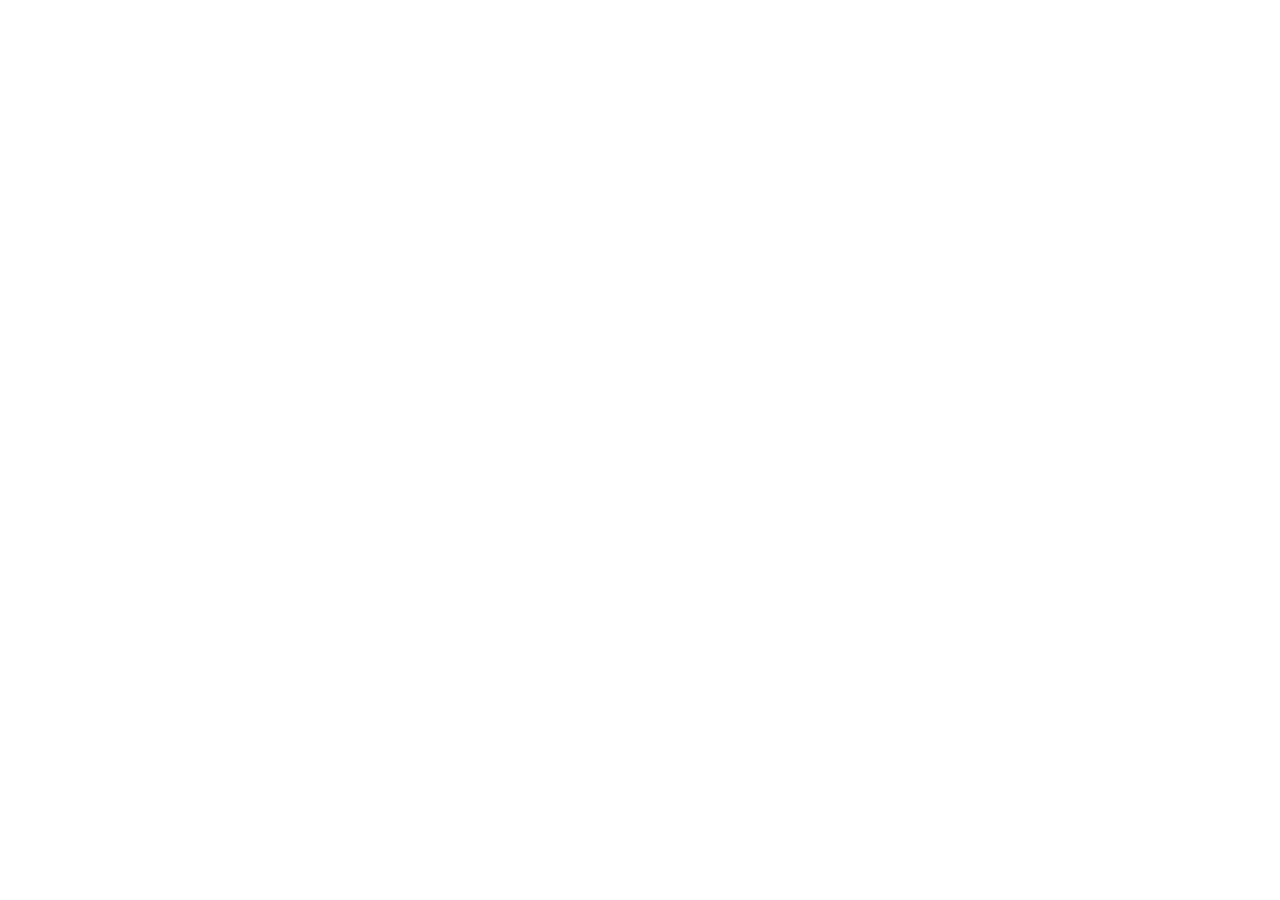
==== index.html @ c88691e4 "first commit" ====
<!doctype html>
<html lang="en" data-theme="dark">
  <head>
    <meta charset="UTF-8" />
    <meta name="viewport" content="width=device-width, initial-scale=1.0" />

    <meta
      name="description"
      content="StudySync helps you stay consistent through accountability and shared progress."
    />

    <title>StudySync — Stay in Sync. Stay Consistent.</title>

    <!-- CSS -->
    <link rel="stylesheet" href="css/variables.css" />
    <link rel="stylesheet" href="css/reset.css" />
    <link rel="stylesheet" href="css/global.css" />
    <link rel="stylesheet" href="css/components.css" />
    <link rel="stylesheet" href="css/landing.css" />
  </head>

  <body>
    <!-- Navbar -->
    <div id="navbar"></div>

    <main>
      <!-- Landing page sections will go here -->
    </main>

    <!-- JavaScript -->
    <script src="js/components.js"></script>
    <script src="js/theme.js"></script>
    <script src="js/landing.js"></script>
  </body>
</html>
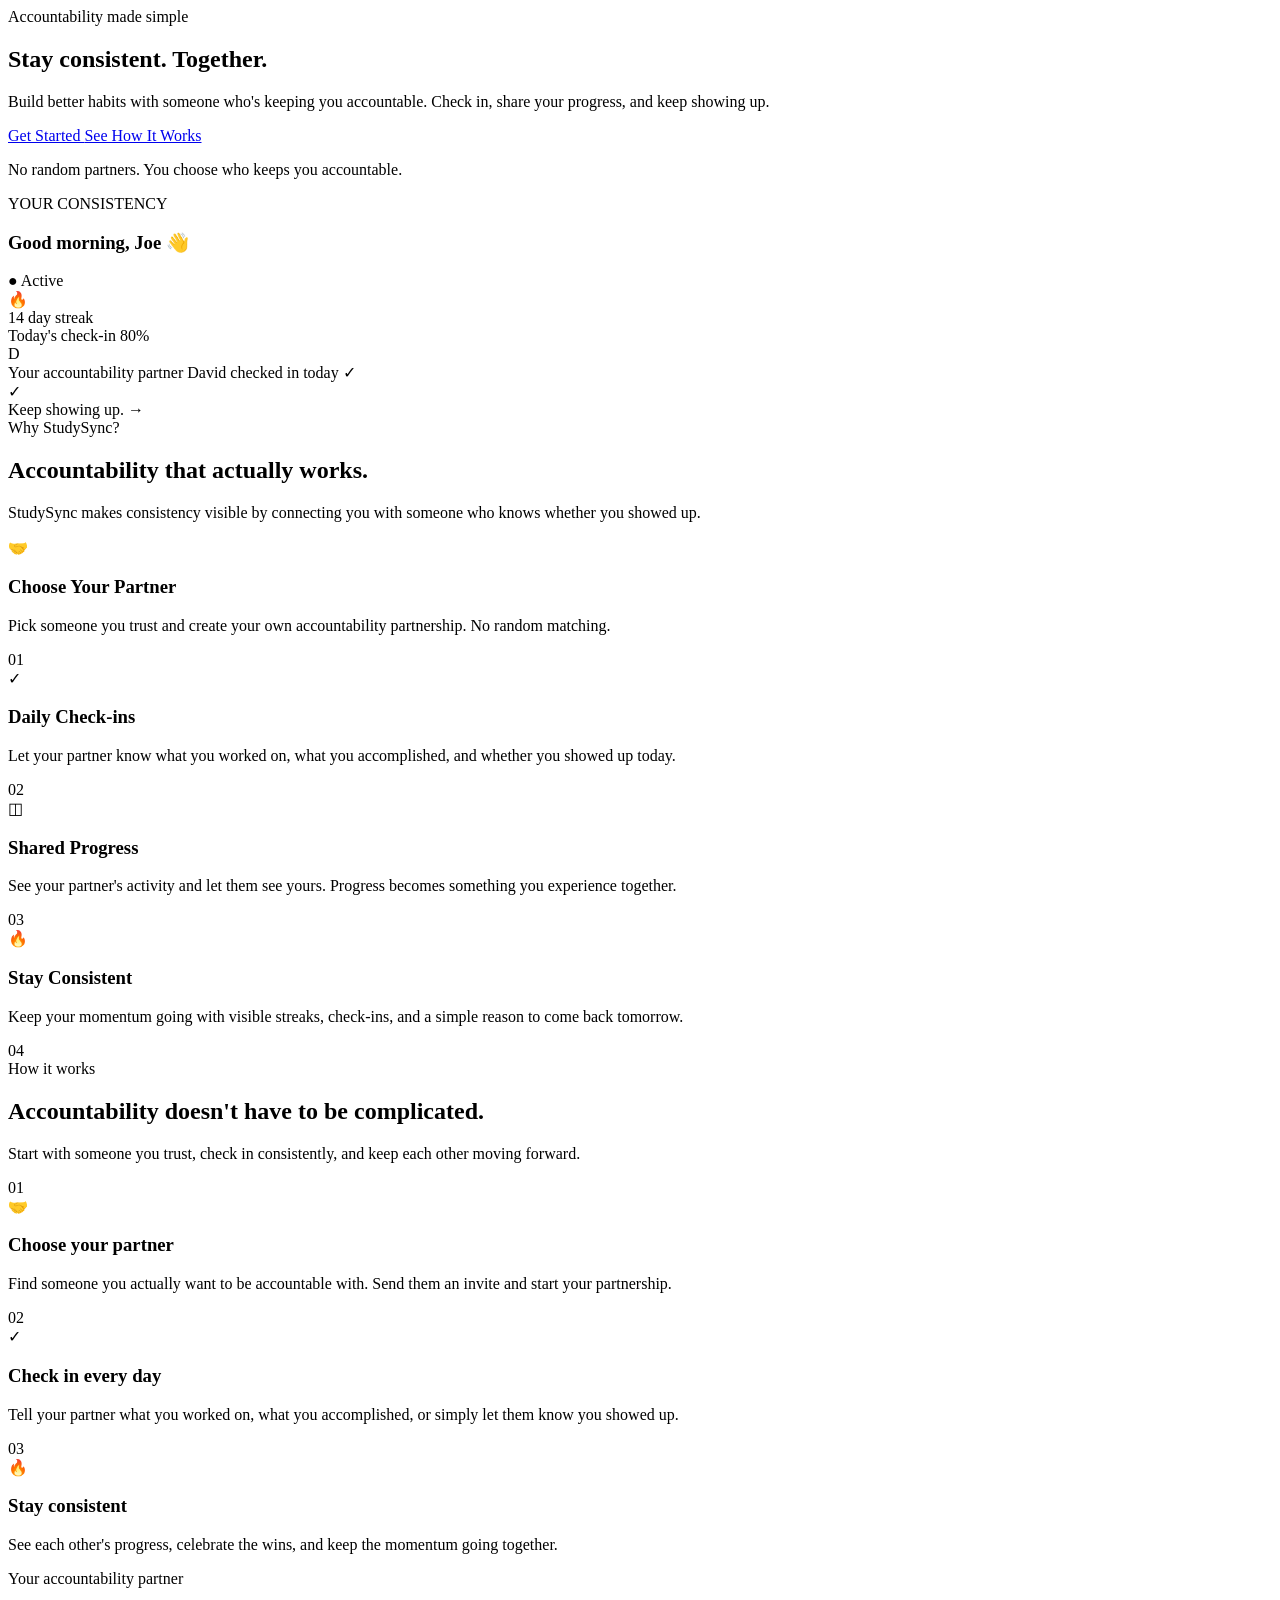
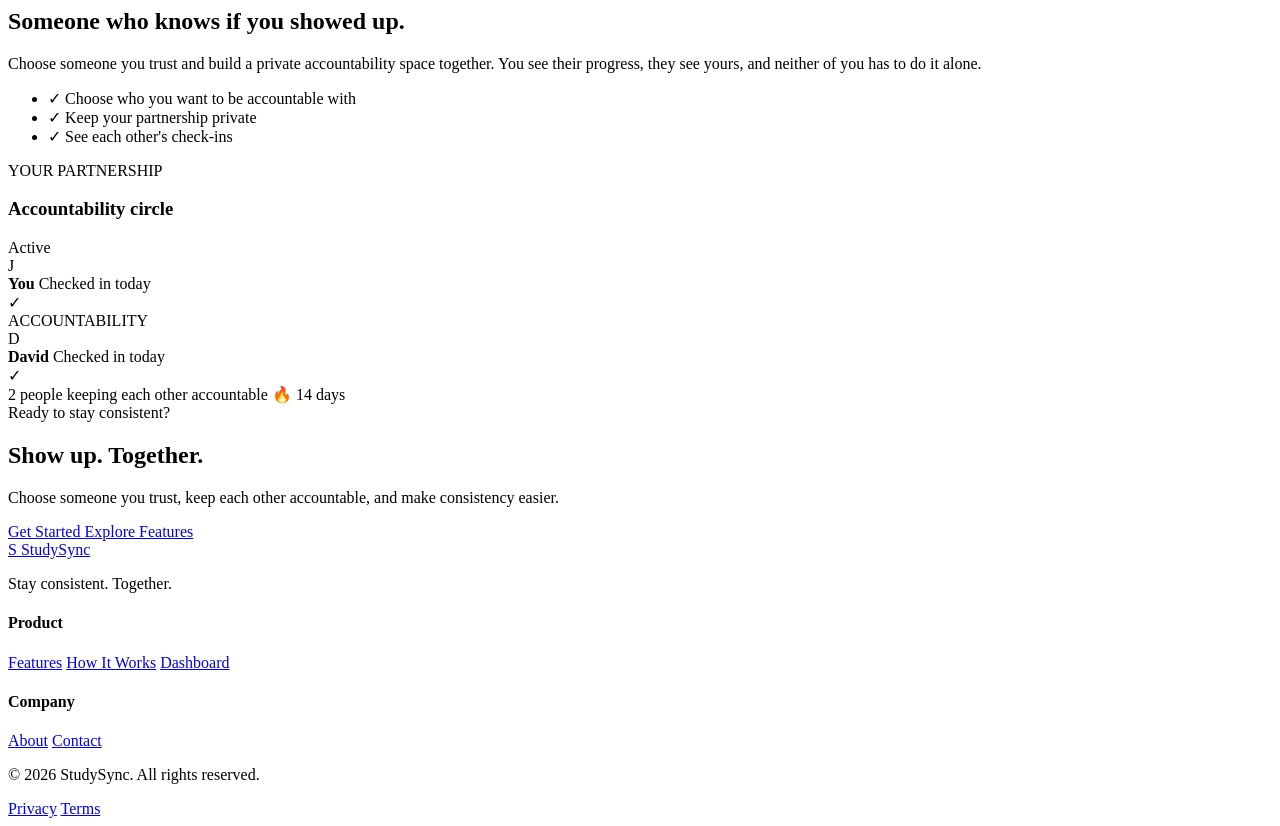
==== commit 30a932e4: "finished the landing page...moving to the authentication part" ====
--- a/index.html
+++ b/index.html
@@ -24,7 +24,479 @@
     <div id="navbar"></div>
 
     <main>
-      <!-- Landing page sections will go here -->
+      <!-- HERO SECTION -->
+
+      <section class="hero section">
+        <div class="container hero-content">
+          <!-- Hero Text -->
+
+          <div class="hero-text">
+            <span class="hero-eyebrow">
+              <span class="eyebrow-dot"></span>
+              Accountability made simple
+            </span>
+
+            <h1>
+              Stay consistent.
+              <span>Together.</span>
+            </h1>
+
+            <p class="hero-description">
+              Build better habits with someone who's keeping you accountable.
+              Check in, share your progress, and keep showing up.
+            </p>
+
+            <div class="hero-actions">
+              <a href="register.html" class="btn btn-primary btn-lg">
+                Get Started
+              </a>
+
+              <a href="#how-it-works" class="btn btn-secondary btn-lg">
+                See How It Works
+              </a>
+            </div>
+
+            <p class="hero-note">
+              No random partners. You choose who keeps you accountable.
+            </p>
+          </div>
+
+          <!-- Product Preview -->
+
+          <div class="hero-preview">
+            <div class="preview-glow"></div>
+
+            <div class="preview-card">
+              <!-- Card Header -->
+
+              <div class="preview-header">
+                <div>
+                  <span class="preview-label"> YOUR CONSISTENCY </span>
+
+                  <h3>Good morning, Joe 👋</h3>
+                </div>
+
+                <span class="preview-status"> ● Active </span>
+              </div>
+
+              <!-- Streak -->
+
+              <div class="streak-section">
+                <div class="streak-icon">🔥</div>
+
+                <div>
+                  <span class="streak-number"> 14 </span>
+
+                  <span class="streak-label"> day streak </span>
+                </div>
+              </div>
+
+              <!-- Progress -->
+
+              <div class="preview-progress">
+                <div class="progress-info">
+                  <span> Today's check-in </span>
+
+                  <span> 80% </span>
+                </div>
+
+                <div class="progress">
+                  <div class="progress-bar" style="width: 80%"></div>
+                </div>
+              </div>
+
+              <!-- Partner -->
+
+              <div class="partner-preview">
+                <div class="avatar">D</div>
+
+                <div class="partner-info">
+                  <span class="partner-name">
+                    Your accountability partner
+                  </span>
+
+                  <span class="partner-status"> David checked in today ✓ </span>
+                </div>
+
+                <span class="partner-check"> ✓ </span>
+              </div>
+
+              <!-- Bottom Action -->
+
+              <div class="preview-footer">
+                <span> Keep showing up. </span>
+
+                <span class="preview-arrow"> → </span>
+              </div>
+            </div>
+          </div>
+        </div>
+      </section>
+
+      <!--FEATURES SECTION-->
+
+      <section id="features" class="features section">
+        <div class="container">
+          <!-- Section Heading -->
+
+          <div class="section-heading">
+            <span class="section-eyebrow"> Why StudySync? </span>
+
+            <h2>
+              Accountability that
+              <span>actually works.</span>
+            </h2>
+
+            <p>
+              StudySync makes consistency visible by connecting you with someone
+              who knows whether you showed up.
+            </p>
+          </div>
+
+          <!-- Feature Grid -->
+
+          <div class="features-grid">
+            <!-- Feature 1 -->
+
+            <article class="feature-card">
+              <div class="feature-icon">🤝</div>
+
+              <div class="feature-content">
+                <h3>Choose Your Partner</h3>
+
+                <p>
+                  Pick someone you trust and create your own accountability
+                  partnership. No random matching.
+                </p>
+              </div>
+
+              <span class="feature-number"> 01 </span>
+            </article>
+
+            <!-- Feature 2 -->
+
+            <article class="feature-card">
+              <div class="feature-icon">✓</div>
+
+              <div class="feature-content">
+                <h3>Daily Check-ins</h3>
+
+                <p>
+                  Let your partner know what you worked on, what you
+                  accomplished, and whether you showed up today.
+                </p>
+              </div>
+
+              <span class="feature-number"> 02 </span>
+            </article>
+
+            <!-- Feature 3 -->
+
+            <article class="feature-card">
+              <div class="feature-icon">◫</div>
+
+              <div class="feature-content">
+                <h3>Shared Progress</h3>
+
+                <p>
+                  See your partner's activity and let them see yours. Progress
+                  becomes something you experience together.
+                </p>
+              </div>
+
+              <span class="feature-number"> 03 </span>
+            </article>
+
+            <!-- Feature 4 -->
+
+            <article class="feature-card">
+              <div class="feature-icon">🔥</div>
+
+              <div class="feature-content">
+                <h3>Stay Consistent</h3>
+
+                <p>
+                  Keep your momentum going with visible streaks, check-ins, and
+                  a simple reason to come back tomorrow.
+                </p>
+              </div>
+
+              <span class="feature-number"> 04 </span>
+            </article>
+          </div>
+        </div>
+      </section>
+
+      <!-- ================================
+     HOW IT WORKS SECTION
+     ================================ -->
+
+      <section id="how-it-works" class="how-it-works section">
+        <div class="container">
+          <!-- Section Heading -->
+
+          <div class="section-heading">
+            <span class="section-eyebrow"> How it works </span>
+
+            <h2>
+              Accountability doesn't
+              <span>have to be complicated.</span>
+            </h2>
+
+            <p>
+              Start with someone you trust, check in consistently, and keep each
+              other moving forward.
+            </p>
+          </div>
+
+          <!-- Steps -->
+
+          <div class="steps">
+            <!-- Step 1 -->
+
+            <article class="step">
+              <div class="step-number">01</div>
+
+              <div class="step-icon">🤝</div>
+
+              <div class="step-content">
+                <h3>Choose your partner</h3>
+
+                <p>
+                  Find someone you actually want to be accountable with. Send
+                  them an invite and start your partnership.
+                </p>
+              </div>
+            </article>
+
+            <!-- Step 2 -->
+
+            <article class="step">
+              <div class="step-number">02</div>
+
+              <div class="step-icon">✓</div>
+
+              <div class="step-content">
+                <h3>Check in every day</h3>
+
+                <p>
+                  Tell your partner what you worked on, what you accomplished,
+                  or simply let them know you showed up.
+                </p>
+              </div>
+            </article>
+
+            <!-- Step 3 -->
+
+            <article class="step">
+              <div class="step-number">03</div>
+
+              <div class="step-icon">🔥</div>
+
+              <div class="step-content">
+                <h3>Stay consistent</h3>
+
+                <p>
+                  See each other's progress, celebrate the wins, and keep the
+                  momentum going together.
+                </p>
+              </div>
+            </article>
+          </div>
+        </div>
+      </section>
+
+      <!-- ================================
+     ACCOUNTABILITY PARTNER SECTION
+     ================================ -->
+
+      <section id="partner" class="partner-section section">
+        <div class="container">
+          <div class="partner-layout">
+            <!-- LEFT: TEXT -->
+
+            <div class="partner-copy">
+              <span class="section-eyebrow"> Your accountability partner </span>
+
+              <h2>
+                Someone who knows
+                <span>if you showed up.</span>
+              </h2>
+
+              <p>
+                Choose someone you trust and build a private accountability
+                space together. You see their progress, they see yours, and
+                neither of you has to do it alone.
+              </p>
+
+              <ul class="partner-points">
+                <li>
+                  <span class="point-icon">✓</span>
+
+                  <span> Choose who you want to be accountable with </span>
+                </li>
+
+                <li>
+                  <span class="point-icon">✓</span>
+
+                  <span> Keep your partnership private </span>
+                </li>
+
+                <li>
+                  <span class="point-icon">✓</span>
+
+                  <span> See each other's check-ins </span>
+                </li>
+              </ul>
+            </div>
+
+            <!-- RIGHT: PRODUCT PREVIEW -->
+
+            <div class="partner-preview">
+              <div class="partner-card">
+                <!-- Card Header -->
+
+                <div class="partner-card-header">
+                  <div>
+                    <span class="preview-label"> YOUR PARTNERSHIP </span>
+
+                    <h3>Accountability circle</h3>
+                  </div>
+
+                  <span class="active-status">
+                    <span></span>
+                    Active
+                  </span>
+                </div>
+
+                <!-- Connection -->
+
+                <div class="partner-users">
+                  <!-- User -->
+
+                  <div class="partner-user">
+                    <div class="user-avatar">J</div>
+
+                    <div class="user-info">
+                      <strong> You </strong>
+
+                      <span> Checked in today </span>
+                    </div>
+
+                    <div class="check-status">✓</div>
+                  </div>
+
+                  <!-- Connection -->
+
+                  <div class="connection">
+                    <div class="connection-line"></div>
+
+                    <span> ACCOUNTABILITY </span>
+
+                    <div class="connection-line"></div>
+                  </div>
+
+                  <!-- Partner -->
+
+                  <div class="partner-user">
+                    <div class="user-avatar partner-avatar">D</div>
+
+                    <div class="user-info">
+                      <strong> David </strong>
+
+                      <span> Checked in today </span>
+                    </div>
+
+                    <div class="check-status">✓</div>
+                  </div>
+                </div>
+
+                <!-- Card Footer -->
+
+                <div class="partner-card-footer">
+                  <span> 2 people keeping each other accountable </span>
+
+                  <span class="streak"> 🔥 14 days </span>
+                </div>
+              </div>
+            </div>
+          </div>
+        </div>
+      </section>
+
+      <!-- ================================
+     FINAL CTA SECTION
+     ================================ -->
+
+      <section class="final-cta section">
+        <div class="container">
+          <div class="cta-card">
+            <div class="cta-content">
+              <span class="section-eyebrow"> Ready to stay consistent? </span>
+
+              <h2>
+                Show up.
+                <span>Together.</span>
+              </h2>
+
+              <p>
+                Choose someone you trust, keep each other accountable, and make
+                consistency easier.
+              </p>
+
+              <div class="cta-actions">
+                <a href="register.html" class="btn btn-primary">
+                  Get Started
+                </a>
+
+                <a href="#features" class="btn btn-secondary">
+                  Explore Features
+                </a>
+              </div>
+            </div>
+          </div>
+        </div>
+      </section>
+
+      <!-- Footer -->
+      <footer class="footer">
+        <div class="container footer-container">
+          <div class="footer-brand">
+            <a href="index.html" class="footer-logo">
+              <span class="logo-mark">S</span>
+              <span>StudySync</span>
+            </a>
+
+            <p>Stay consistent. Together.</p>
+          </div>
+
+          <div class="footer-links">
+            <div class="footer-column">
+              <h4>Product</h4>
+              <a href="#features">Features</a>
+              <a href="#how-it-works">How It Works</a>
+              <a href="login.html">Dashboard</a>
+            </div>
+
+            <div class="footer-column">
+              <h4>Company</h4>
+              <a href="#about">About</a>
+              <a href="#">Contact</a>
+            </div>
+          </div>
+        </div>
+
+        <div class="container footer-bottom">
+          <p>© 2026 StudySync. All rights reserved.</p>
+
+          <div class="footer-legal">
+            <a href="#">Privacy</a>
+            <a href="#">Terms</a>
+          </div>
+        </div>
+      </footer>
+
+      <section id="about" class="section"></section>
     </main>
 
     <!-- JavaScript -->
